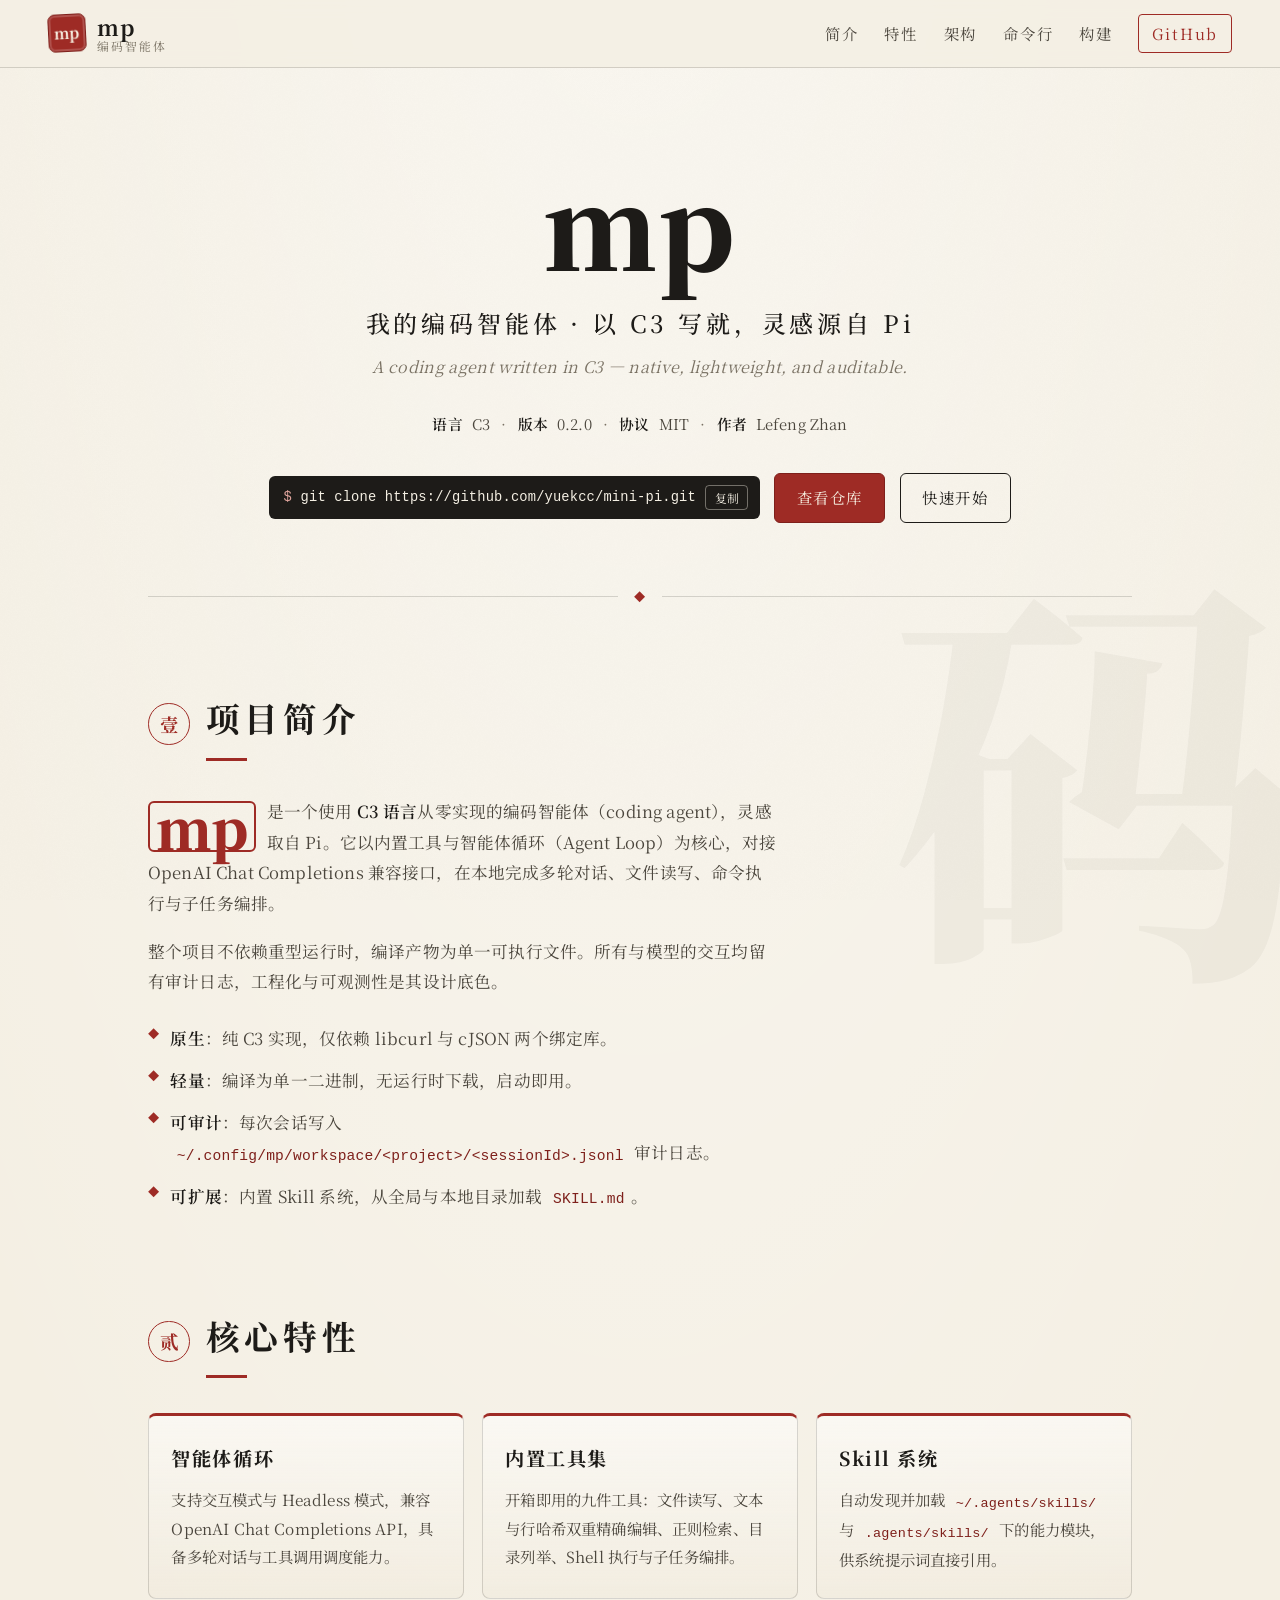
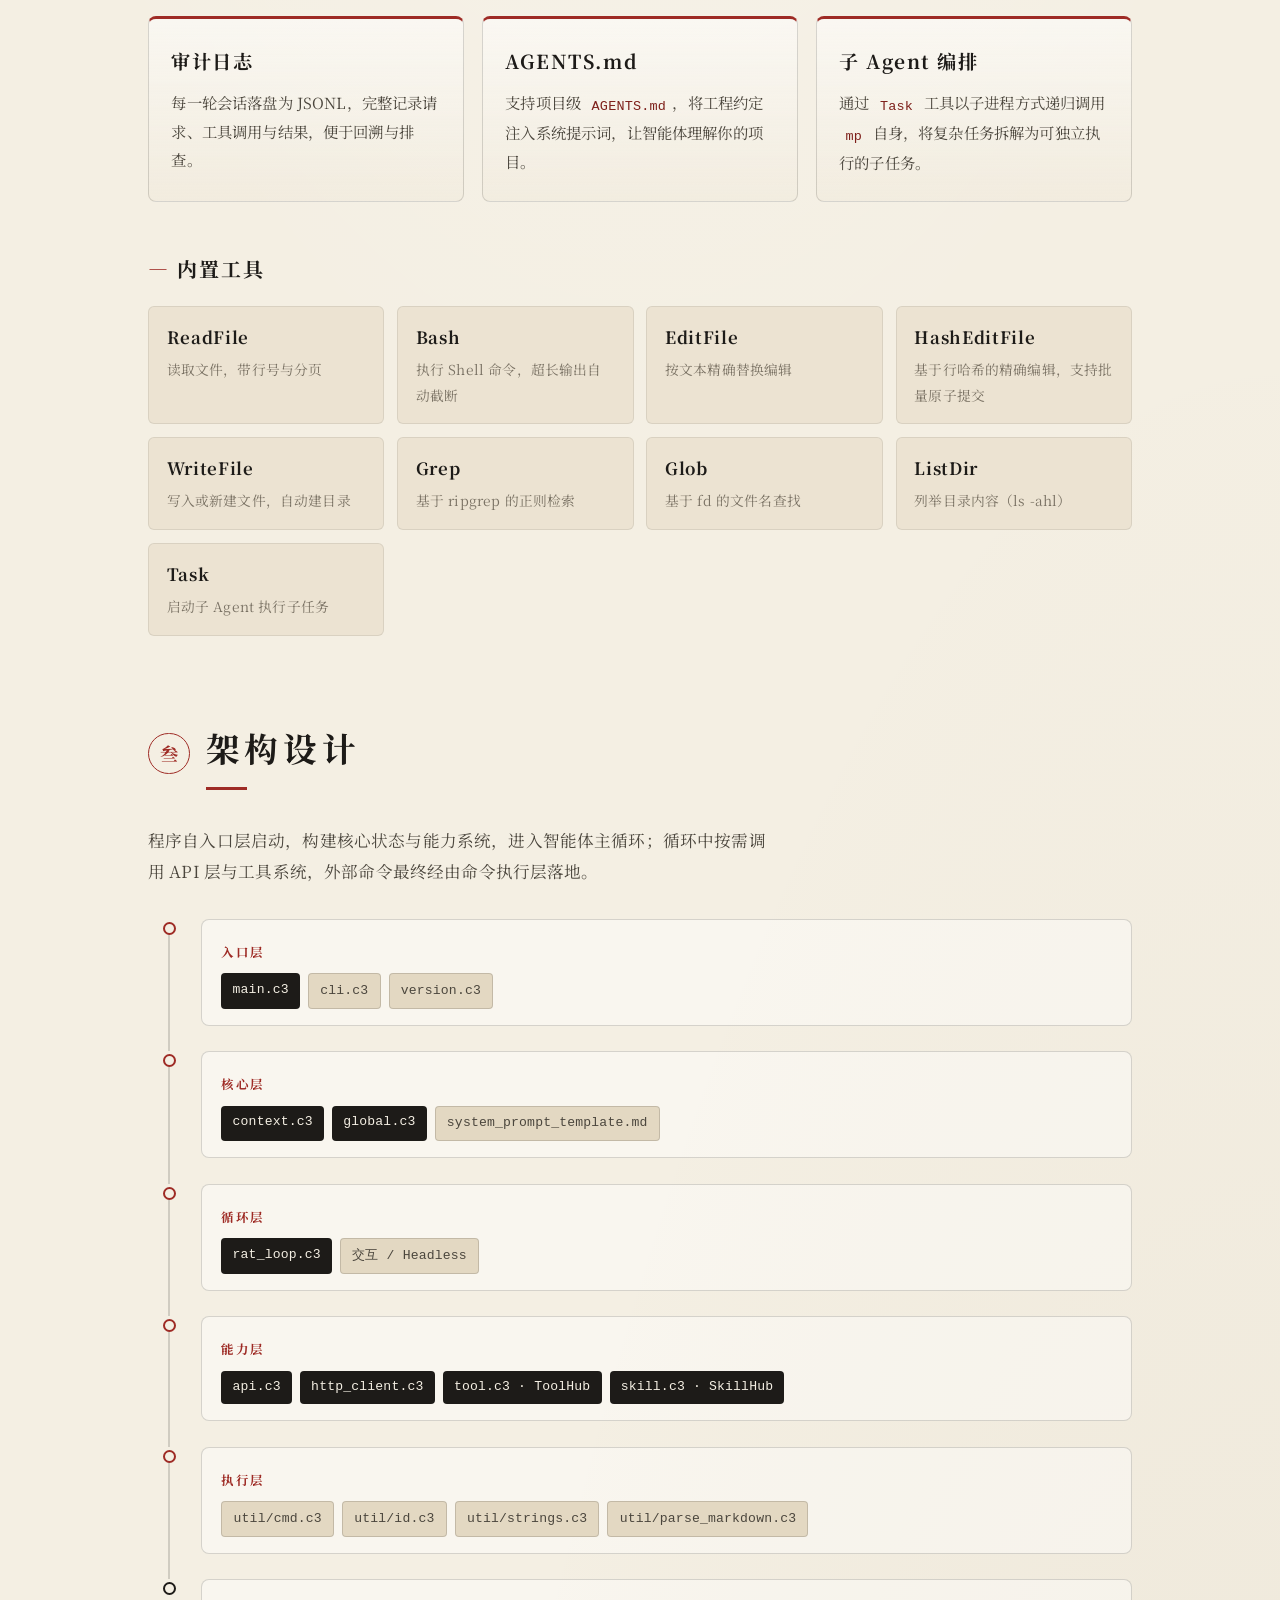
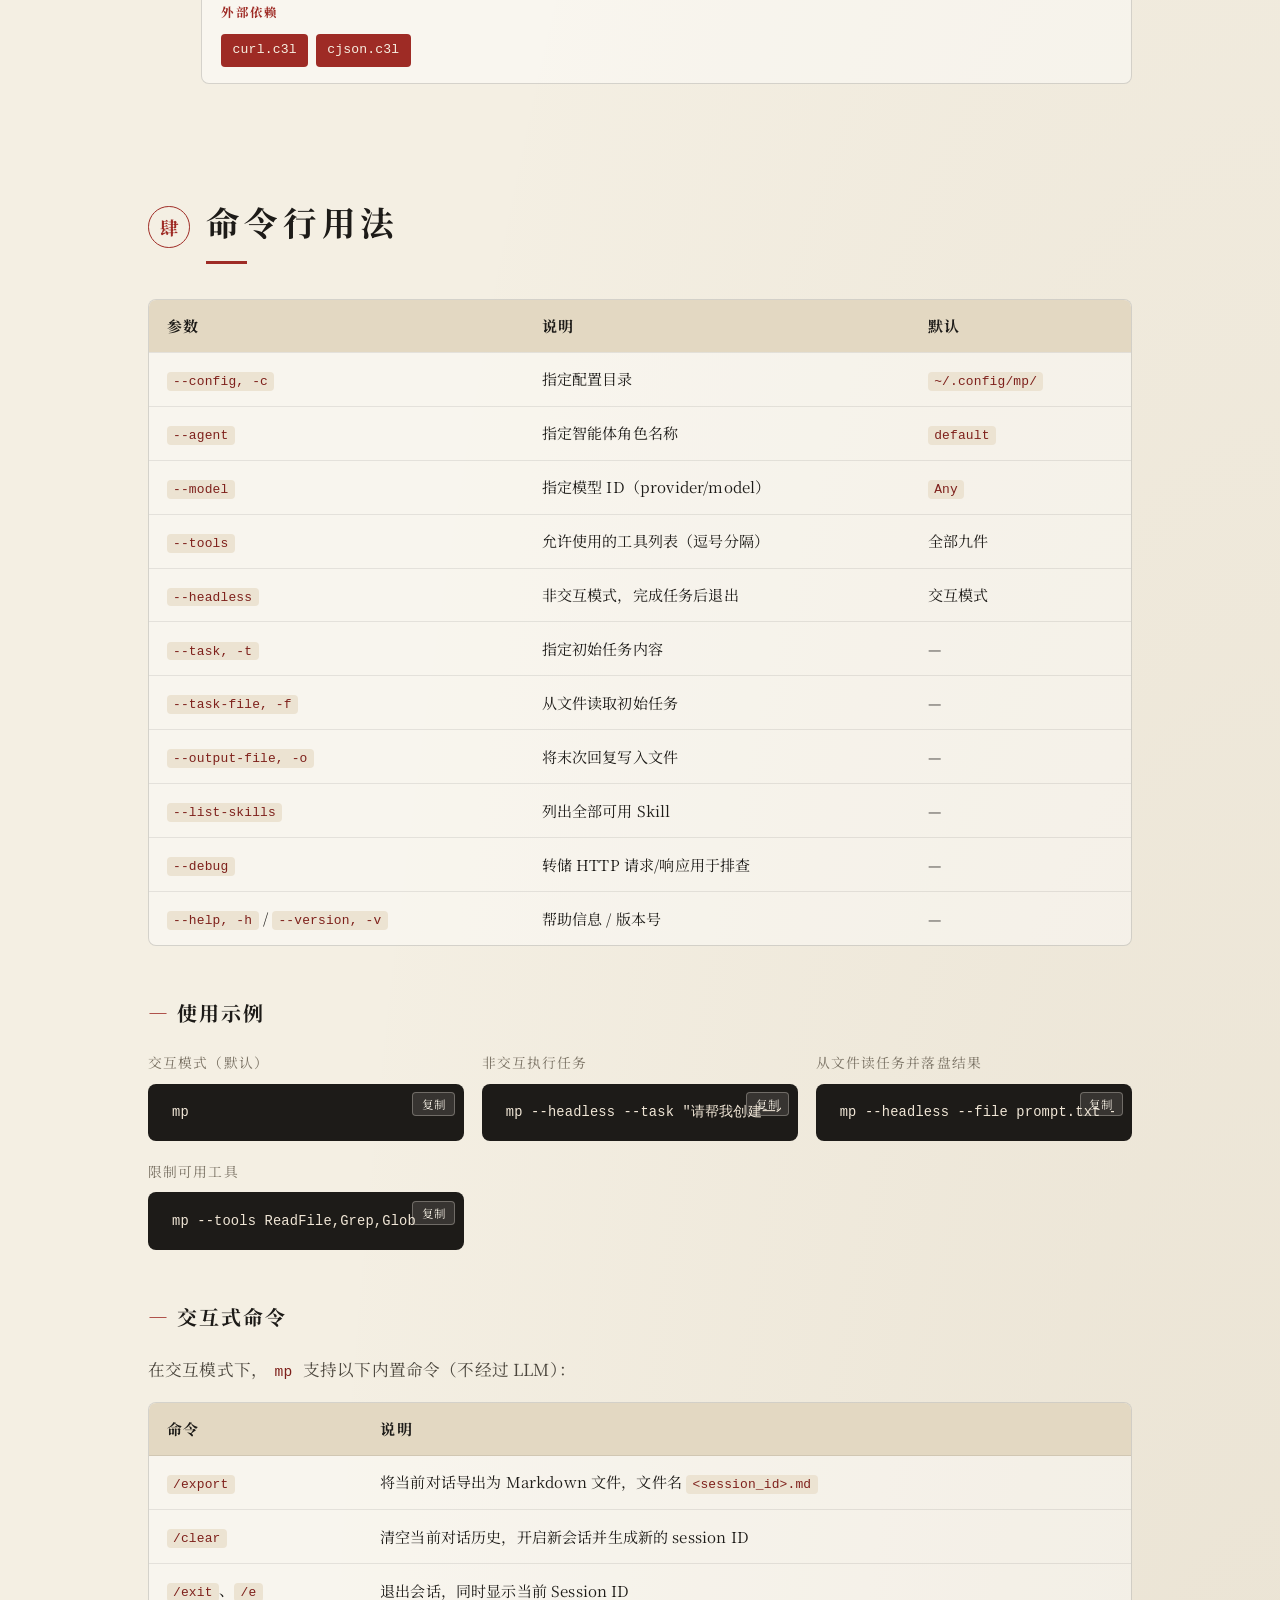
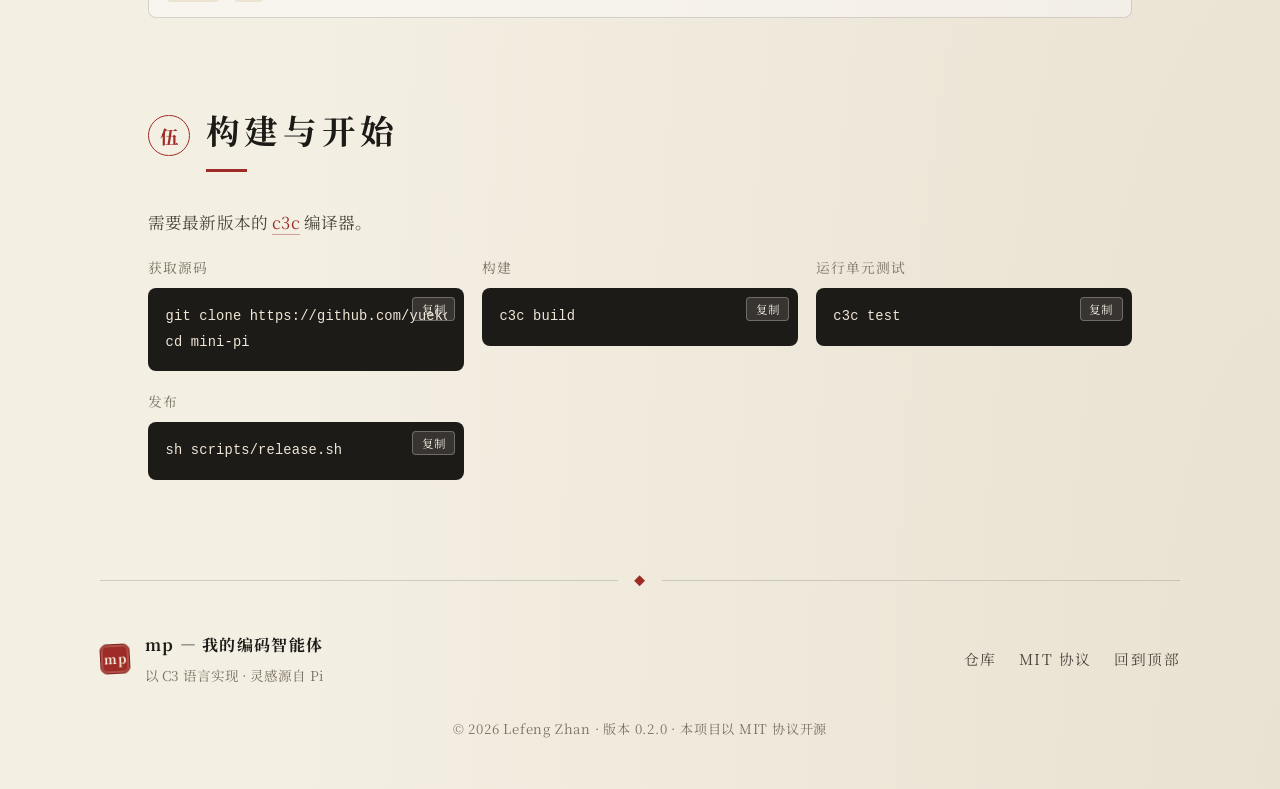
==== index.html @ 656fc829 "增加 index.html" ====
<!DOCTYPE html>
<html lang="zh-CN">
<head>
  <meta charset="UTF-8" />
  <meta name="viewport" content="width=device-width, initial-scale=1.0" />
  <title>mp · 我的编码智能体</title>
  <meta name="description" content="mp 是一个使用 C3 语言实现的编码智能体（coding agent），灵感源自 Pi。原生、轻量、可审计。" />
  <link rel="preconnect" href="https://fonts.googleapis.com" />
  <link rel="preconnect" href="https://fonts.gstatic.com" crossorigin />
  <link href="https://fonts.googleapis.com/css2?family=Noto+Serif+SC:wght@300;400;500;600;700;900&family=Noto+Serif:ital,wght@0,400;0,600;1,400&display=swap" rel="stylesheet" />
  <link rel="stylesheet" href="./styles.css" />
</head>
<body>
  <!-- 纸纹与印章水印 -->
  <div class="paper-grain" aria-hidden="true"></div>
  <div class="watermark" aria-hidden="true">码</div>

  <!-- 顶栏 -->
  <header class="masthead" id="top">
    <a class="brand" href="#top" aria-label="mp 首页">
      <span class="seal" aria-hidden="true"><span class="seal__inner">mp</span></span>
      <span class="brand__text">
        <span class="brand__name">mp</span>
        <span class="brand__sub">编码智能体</span>
      </span>
    </a>
    <nav class="nav" aria-label="主导航">
      <a href="#intro" class="nav__link">简介</a>
      <a href="#features" class="nav__link">特性</a>
      <a href="#architecture" class="nav__link">架构</a>
      <a href="#cli" class="nav__link">命令行</a>
      <a href="#build" class="nav__link">构建</a>
      <a class="nav__link nav__link--ext" href="https://github.com/yuekcc/mini-pi" target="_blank" rel="noopener">GitHub</a>
    </nav>
    <button class="nav-toggle" id="navToggle" aria-label="展开导航" aria-expanded="false">
      <span></span><span></span><span></span>
    </button>
  </header>

  <main>
    <!-- 首屏 -->
    <section class="hero" id="hero">
      <div class="hero__inner">
        <h1 class="hero__title reveal" style="--d:1">
          <span class="hero__word">mp</span>
        </h1>
        <p class="hero__zh reveal" style="--d:2">我的编码智能体 · 以 C3 写就，灵感源自 Pi</p>
        <p class="hero__en reveal" style="--d:3">A coding agent written in C3 — native, lightweight, and auditable.</p>

        <div class="hero__meta reveal" style="--d:4">
          <span><b>语言</b> C3</span>
          <span class="dot">·</span>
          <span><b>版本</b> 0.2.0</span>
          <span class="dot">·</span>
          <span><b>协议</b> MIT</span>
          <span class="dot">·</span>
          <span><b>作者</b> Lefeng Zhan</span>
        </div>

        <div class="hero__actions reveal" style="--d:5">
          <div class="cmdline" data-copy="git clone https://github.com/yuekcc/mini-pi.git">
            <span class="cmdline__prompt">$</span>
            <code>git clone https://github.com/yuekcc/mini-pi.git</code>
            <button class="cmdline__copy" aria-label="复制命令">复制</button>
          </div>
          <a class="btn btn--primary" href="https://github.com/yuekcc/mini-pi" target="_blank" rel="noopener">查看仓库</a>
          <a class="btn btn--ghost" href="#build">快速开始</a>
        </div>
      </div>
      <div class="hero__rule" aria-hidden="true">
        <span></span><span class="diamond">◆</span><span></span>
      </div>
    </section>

    <!-- 简介 -->
    <section class="section" id="intro">
      <div class="section__head reveal">
        <span class="section__no">壹</span>
        <h2 class="section__title">项目简介</h2>
      </div>
      <div class="prose reveal">
        <p class="dropcap"><span class="dropcap__ch">mp</span> 是一个使用 <b>C3 语言</b>从零实现的编码智能体（coding agent），灵感取自 Pi。它以内置工具与智能体循环（Agent Loop）为核心，对接 OpenAI Chat Completions 兼容接口，在本地完成多轮对话、文件读写、命令执行与子任务编排。</p>
        <p>整个项目不依赖重型运行时，编译产物为单一可执行文件。所有与模型的交互均留有审计日志，工程化与可观测性是其设计底色。</p>
        <ul class="keylist">
          <li><b>原生</b>：纯 C3 实现，仅依赖 libcurl 与 cJSON 两个绑定库。</li>
          <li><b>轻量</b>：编译为单一二进制，无运行时下载，启动即用。</li>
          <li><b>可审计</b>：每次会话写入 <code>~/.config/mp/workspace/&lt;project&gt;/&lt;sessionId&gt;.jsonl</code> 审计日志。</li>
          <li><b>可扩展</b>：内置 Skill 系统，从全局与本地目录加载 <code>SKILL.md</code>。</li>
        </ul>
      </div>
    </section>

    <!-- 特性 -->
    <section class="section" id="features">
      <div class="section__head reveal">
        <span class="section__no">贰</span>
        <h2 class="section__title">核心特性</h2>
      </div>

      <div class="cards">
        <article class="card reveal">
          <h3 class="card__title">智能体循环</h3>
          <p class="card__body">支持交互模式与 Headless 模式，兼容 OpenAI Chat Completions API，具备多轮对话与工具调用调度能力。</p>
        </article>
        <article class="card reveal" style="--d:1">
          <h3 class="card__title">内置工具集</h3>
          <p class="card__body">开箱即用的九件工具：文件读写、文本与行哈希双重精确编辑、正则检索、目录列举、Shell 执行与子任务编排。</p>
        </article>
        <article class="card reveal" style="--d:2">
          <h3 class="card__title">Skill 系统</h3>
          <p class="card__body">自动发现并加载 <code>~/.agents/skills/</code> 与 <code>.agents/skills/</code> 下的能力模块，供系统提示词直接引用。</p>
        </article>
        <article class="card reveal">
          <h3 class="card__title">审计日志</h3>
          <p class="card__body">每一轮会话落盘为 JSONL，完整记录请求、工具调用与结果，便于回溯与排查。</p>
        </article>
        <article class="card reveal" style="--d:1">
          <h3 class="card__title">AGENTS.md</h3>
          <p class="card__body">支持项目级 <code>AGENTS.md</code>，将工程约定注入系统提示词，让智能体理解你的项目。</p>
        </article>
        <article class="card reveal" style="--d:2">
          <h3 class="card__title">子 Agent 编排</h3>
          <p class="card__body">通过 <code>Task</code> 工具以子进程方式递归调用 <code>mp</code> 自身，将复杂任务拆解为可独立执行的子任务。</p>
        </article>
      </div>

      <h3 class="subhead reveal">内置工具</h3>
      <div class="tools">
        <div class="tool reveal"><span class="tool__name">ReadFile</span><span class="tool__desc">读取文件，带行号与分页</span></div>
        <div class="tool reveal" style="--d:1"><span class="tool__name">Bash</span><span class="tool__desc">执行 Shell 命令，超长输出自动截断</span></div>
        <div class="tool reveal" style="--d:2"><span class="tool__name">EditFile</span><span class="tool__desc">按文本精确替换编辑</span></div>
        <div class="tool reveal" style="--d:3"><span class="tool__name">HashEditFile</span><span class="tool__desc">基于行哈希的精确编辑，支持批量原子提交</span></div>
        <div class="tool reveal"><span class="tool__name">WriteFile</span><span class="tool__desc">写入或新建文件，自动建目录</span></div>
        <div class="tool reveal" style="--d:1"><span class="tool__name">Grep</span><span class="tool__desc">基于 ripgrep 的正则检索</span></div>
        <div class="tool reveal" style="--d:2"><span class="tool__name">Glob</span><span class="tool__desc">基于 fd 的文件名查找</span></div>
        <div class="tool reveal" style="--d:3"><span class="tool__name">ListDir</span><span class="tool__desc">列举目录内容（ls -ahl）</span></div>
        <div class="tool reveal"><span class="tool__name">Task</span><span class="tool__desc">启动子 Agent 执行子任务</span></div>
      </div>
    </section>

    <!-- 架构 -->
    <section class="section" id="architecture">
      <div class="section__head reveal">
        <span class="section__no">叁</span>
        <h2 class="section__title">架构设计</h2>
      </div>
      <p class="prose reveal">程序自入口层启动，构建核心状态与能力系统，进入智能体主循环；循环中按需调用 API 层与工具系统，外部命令最终经由命令执行层落地。</p>

      <div class="spine">
        <div class="layer reveal">
          <div class="layer__rail"><span class="layer__dot"></span></div>
          <div class="layer__body">
            <span class="layer__tag">入口层</span>
            <div class="chips"><span class="chip">main.c3</span><span class="chip chip--soft">cli.c3</span><span class="chip chip--soft">version.c3</span></div>
          </div>
        </div>
        <div class="layer reveal">
          <div class="layer__rail"><span class="layer__dot"></span></div>
          <div class="layer__body">
            <span class="layer__tag">核心层</span>
            <div class="chips"><span class="chip">context.c3</span><span class="chip">global.c3</span><span class="chip chip--soft">system_prompt_template.md</span></div>
          </div>
        </div>
        <div class="layer reveal">
          <div class="layer__rail"><span class="layer__dot"></span></div>
          <div class="layer__body">
            <span class="layer__tag">循环层</span>
            <div class="chips"><span class="chip">rat_loop.c3</span><span class="chip chip--soft">交互 / Headless</span></div>
          </div>
        </div>
        <div class="layer reveal">
          <div class="layer__rail"><span class="layer__dot"></span></div>
          <div class="layer__body">
            <span class="layer__tag">能力层</span>
            <div class="chips">
              <span class="chip">api.c3</span><span class="chip">http_client.c3</span>
              <span class="chip">tool.c3 · ToolHub</span><span class="chip">skill.c3 · SkillHub</span>
            </div>
          </div>
        </div>
        <div class="layer reveal">
          <div class="layer__rail"><span class="layer__dot"></span></div>
          <div class="layer__body">
            <span class="layer__tag">执行层</span>
            <div class="chips">
              <span class="chip chip--soft">util/cmd.c3</span><span class="chip chip--soft">util/id.c3</span>
              <span class="chip chip--soft">util/strings.c3</span><span class="chip chip--soft">util/parse_markdown.c3</span>
            </div>
          </div>
        </div>
        <div class="layer layer--base reveal">
          <div class="layer__rail"><span class="layer__dot"></span></div>
          <div class="layer__body">
            <span class="layer__tag">外部依赖</span>
            <div class="chips"><span class="chip chip--base">curl.c3l</span><span class="chip chip--base">cjson.c3l</span></div>
          </div>
        </div>
      </div>
    </section>

    <!-- 命令行 -->
    <section class="section" id="cli">
      <div class="section__head reveal">
        <span class="section__no">肆</span>
        <h2 class="section__title">命令行用法</h2>
      </div>

      <div class="table-wrap reveal">
        <table class="doctable">
          <thead>
            <tr><th>参数</th><th>说明</th><th>默认</th></tr>
          </thead>
          <tbody>
            <tr><td><code>--config, -c</code></td><td>指定配置目录</td><td><code>~/.config/mp/</code></td></tr>
            <tr><td><code>--agent</code></td><td>指定智能体角色名称</td><td><code>default</code></td></tr>
            <tr><td><code>--model</code></td><td>指定模型 ID（provider/model）</td><td><code>Any</code></td></tr>
            <tr><td><code>--tools</code></td><td>允许使用的工具列表（逗号分隔）</td><td>全部九件</td></tr>
            <tr><td><code>--headless</code></td><td>非交互模式，完成任务后退出</td><td>交互模式</td></tr>
            <tr><td><code>--task, -t</code></td><td>指定初始任务内容</td><td>—</td></tr>
            <tr><td><code>--task-file, -f</code></td><td>从文件读取初始任务</td><td>—</td></tr>
            <tr><td><code>--output-file, -o</code></td><td>将末次回复写入文件</td><td>—</td></tr>
            <tr><td><code>--list-skills</code></td><td>列出全部可用 Skill</td><td>—</td></tr>
            <tr><td><code>--debug</code></td><td>转储 HTTP 请求/响应用于排查</td><td>—</td></tr>
            <tr><td><code>--help, -h</code> / <code>--version, -v</code></td><td>帮助信息 / 版本号</td><td>—</td></tr>
          </tbody>
        </table>
      </div>

      <h3 class="subhead reveal">使用示例</h3>
      <div class="examples">
        <figure class="example">
          <figcaption>交互模式（默认）</figcaption>
          <div class="codeblock" data-copy="mp">
            <button class="codeblock__copy" aria-label="复制代码">复制</button>
            <pre><code>mp</code></pre>
          </div>
        </figure>
        <figure class="example">
          <figcaption>非交互执行任务</figcaption>
          <div class="codeblock" data-copy="mp --headless --task &quot;请帮我创建一个 hello world 程序&quot;">
            <button class="codeblock__copy" aria-label="复制代码">复制</button>
            <pre><code>mp --headless --task "请帮我创建一个 hello world 程序"</code></pre>
          </div>
        </figure>
        <figure class="example">
          <figcaption>从文件读任务并落盘结果</figcaption>
          <div class="codeblock" data-copy="mp --headless --task-file prompt.txt --output-file result.txt">
            <button class="codeblock__copy" aria-label="复制代码">复制</button>
            <pre><code>mp --headless --file prompt.txt --output-file result.txt</code></pre>
          </div>
        </figure>
        <figure class="example">
          <figcaption>限制可用工具</figcaption>
          <div class="codeblock" data-copy="mp --tools ReadFile,Grep,Glob">
            <button class="codeblock__copy" aria-label="复制代码">复制</button>
            <pre><code>mp --tools ReadFile,Grep,Glob</code></pre>
          </div>
        </figure>
      </div>

      <h3 class="subhead reveal">交互式命令</h3>
      <p class="prose reveal">在交互模式下，<code>mp</code> 支持以下内置命令（不经过 LLM）：</p>
      <div class="table-wrap reveal">
        <table class="doctable">
          <thead>
            <tr><th>命令</th><th>说明</th></tr>
          </thead>
          <tbody>
            <tr><td><code>/export</code></td><td>将当前对话导出为 Markdown 文件，文件名 <code>&lt;session_id&gt;.md</code></td></tr>
            <tr><td><code>/clear</code></td><td>清空当前对话历史，开启新会话并生成新的 session ID</td></tr>
            <tr><td><code>/exit</code>、<code>/e</code></td><td>退出会话，同时显示当前 Session ID</td></tr>
          </tbody>
        </table>
      </div>
    </section>

    <!-- 构建 -->
    <section class="section" id="build">
      <div class="section__head reveal">
        <span class="section__no">伍</span>
        <h2 class="section__title">构建与开始</h2>
      </div>
      <p class="prose reveal">需要最新版本的 <a href="https://github.com/c3lang/c3c/releases/tag/latest-prerelease-tag" target="_blank" rel="noopener">c3c</a> 编译器。</p>
      <div class="examples">
        <figure class="example">
          <figcaption>获取源码</figcaption>
          <div class="codeblock" data-copy="git clone https://github.com/yuekcc/mini-pi.git&#10;cd mini-pi">
            <button class="codeblock__copy" aria-label="复制代码">复制</button>
            <pre><code>git clone https://github.com/yuekcc/mini-pi.git
cd mini-pi</code></pre>
          </div>
        </figure>
        <figure class="example">
          <figcaption>构建</figcaption>
          <div class="codeblock" data-copy="c3c build">
            <button class="codeblock__copy" aria-label="复制代码">复制</button>
            <pre><code>c3c build</code></pre>
          </div>
        </figure>
        <figure class="example">
          <figcaption>运行单元测试</figcaption>
          <div class="codeblock" data-copy="c3c test">
            <button class="codeblock__copy" aria-label="复制代码">复制</button>
            <pre><code>c3c test</code></pre>
          </div>
        </figure>
        <figure class="example">
          <figcaption>发布</figcaption>
          <div class="codeblock" data-copy="sh scripts/release.sh">
            <button class="codeblock__copy" aria-label="复制代码">复制</button>
            <pre><code>sh scripts/release.sh</code></pre>
          </div>
        </figure>
      </div>
    </section>
  </main>

  <footer class="footer">
    <div class="footer__rule" aria-hidden="true"><span></span><span class="diamond">◆</span><span></span></div>
    <div class="footer__inner">
      <div class="footer__brand">
        <span class="seal seal--sm" aria-hidden="true"><span class="seal__inner">mp</span></span>
        <div>
          <p class="footer__name">mp — 我的编码智能体</p>
          <p class="footer__note">以 C3 语言实现 · 灵感源自 Pi</p>
        </div>
      </div>
      <nav class="footer__nav" aria-label="页脚导航">
        <a href="https://github.com/yuekcc/mini-pi" target="_blank" rel="noopener">仓库</a>
        <a href="https://github.com/yuekcc/mini-pi/blob/main/LICENSE" target="_blank" rel="noopener">MIT 协议</a>
        <a href="#top">回到顶部</a>
      </nav>
    </div>
    <p class="footer__copy">© <span id="year"></span> Lefeng Zhan · 版本 0.2.0 · 本项目以 MIT 协议开源</p>
  </footer>

  <script src="./script.js"></script>
</body>
</html>
---- styles.css ----
/* ============================================================
   mp · GitHub Pages
   正式 · 宋体 · 水墨纸笺 风格
   ============================================================ */

:root {
  --ink:        #1d1b18;   /* 墨色 */
  --ink-soft:   #4b463d;   /* 淡墨 */
  --ink-faint:  #7a7264;   /* 远墨 */
  --paper:      #f4efe3;   /* 宣纸 */
  --paper-2:    #ece3d2;   /* 纸纹二 */
  --paper-3:    #e3d8c2;   /* 纸纹三 */
  --seal:       #9e2b25;   /* 朱印 */
  --seal-deep:  #7e201b;
  --gold:       #8a6d3b;   /* 描金 */
  --line:       rgba(29,27,24,0.16);
  --line-soft:  rgba(29,27,24,0.09);

  --serif: "Noto Serif SC", "Source Han Serif SC", "Songti SC", "STSong",
           "SimSun", "Noto Serif", "Times New Roman", serif;
  --mono:  "JetBrains Mono", "Cascadia Code", "SFMono-Regular", Menlo,
           Consolas, "Courier New", monospace;

  --maxw: 1080px;
  --ease: cubic-bezier(0.22, 0.61, 0.36, 1);
}

* { box-sizing: border-box; }

html { scroll-behavior: smooth; }

body {
  margin: 0;
  font-family: var(--serif);
  color: var(--ink);
  background: var(--paper);
  background-image:
    radial-gradient(120% 80% at 50% -10%, rgba(255,255,255,0.55), transparent 60%),
    radial-gradient(140% 120% at 100% 100%, rgba(138,109,59,0.10), transparent 55%);
  line-height: 1.85;
  font-weight: 400;
  letter-spacing: 0.01em;
  -webkit-font-smoothing: antialiased;
  text-rendering: optimizeLegibility;
}

/* ===================== 滚动条 ===================== */
/* Firefox — 统一细窄滚动条 */
* {
  scrollbar-width: thin;
  scrollbar-color: color-mix(in srgb, var(--ink) 30%, transparent) transparent;
}
/* Chrome / Edge (WebKit) — 现代圆角悬浮风格 */
*::-webkit-scrollbar { width: 12px; height: 12px; }
*::-webkit-scrollbar-track { background: transparent; }
*::-webkit-scrollbar-thumb {
  background: color-mix(in srgb, var(--ink) 30%, transparent);
  border-radius: 999px;
  border: 3px solid transparent;
  background-clip: padding-box;
  transition: background-color 0.2s var(--ease);
}
*::-webkit-scrollbar-thumb:hover {
  background: color-mix(in srgb, var(--ink) 50%, transparent);
  background-clip: padding-box;
}
*::-webkit-scrollbar-corner { background: transparent; }

/* 深色背景区域（代码块）使用浅色滚动条 */
.codeblock pre {
  scrollbar-color: color-mix(in srgb, var(--paper) 28%, transparent) transparent;
}
.codeblock pre::-webkit-scrollbar { height: 8px; }
.codeblock pre::-webkit-scrollbar-thumb {
  background: color-mix(in srgb, var(--paper) 28%, transparent);
  border-radius: 999px;
  border: 2px solid transparent;
  background-clip: padding-box;
}
.codeblock pre::-webkit-scrollbar-thumb:hover {
  background: color-mix(in srgb, var(--paper) 45%, transparent);
  background-clip: padding-box;
}

/* 纸纹颗粒 */
.paper-grain {
  position: fixed; inset: 0; z-index: 0; pointer-events: none;
  opacity: 0.5; mix-blend-mode: multiply;
  background-image: url("data:image/svg+xml;utf8,<svg xmlns='http://www.w3.org/2000/svg' width='180' height='180'><filter id='n'><feTurbulence type='fractalNoise' baseFrequency='0.85' numOctaves='2' stitchTiles='stitch'/><feColorMatrix type='saturate' values='0'/></filter><rect width='100%25' height='100%25' filter='url(%23n)' opacity='0.045'/></svg>");
}

/* 巨大水印字 */
.watermark {
  position: fixed; right: -2vw; bottom: -8vh; z-index: 0; pointer-events: none;
  font-size: 46vh; font-weight: 900; line-height: 1;
  color: rgba(29,27,24,0.035);
  user-select: none;
}

main, .masthead, .footer { position: relative; z-index: 1; }

a { color: inherit; }

/* ===================== 顶栏 ===================== */
.masthead {
  position: sticky; top: 0; z-index: 50;
  display: flex; align-items: center; justify-content: space-between;
  gap: 1.5rem;
  padding: 0.85rem clamp(1.1rem, 4vw, 3rem);
  background: rgba(244,239,227,0.86);
  backdrop-filter: blur(8px);
  border-bottom: 1px solid var(--line);
}
.brand { display: flex; align-items: center; gap: 0.7rem; text-decoration: none; }
.brand__text { display: flex; flex-direction: column; line-height: 1.1; }
.brand__name { font-size: 1.35rem; font-weight: 700; letter-spacing: 0.04em; }
.brand__sub { font-size: 0.74rem; color: var(--ink-faint); letter-spacing: 0.18em; }

/* 印章 */
.seal {
  display: inline-grid; place-items: center;
  width: 2.35rem; height: 2.35rem; flex: 0 0 auto;
  background: var(--seal);
  border: 1.5px solid var(--seal-deep);
  border-radius: 7px;
  box-shadow: inset 0 0 0 2px rgba(255,255,255,0.18);
  transform: rotate(-3deg);
}
.seal__inner {
  font-family: var(--serif); font-weight: 700; font-size: 0.95rem;
  color: #f7efe1; letter-spacing: 0.02em;
}
.seal--sm { width: 1.9rem; height: 1.9rem; }
.seal--sm .seal__inner { font-size: 0.78rem; }

.nav { display: flex; align-items: center; gap: clamp(0.9rem, 2vw, 1.8rem); }
.nav__link {
  text-decoration: none; font-size: 0.96rem; color: var(--ink-soft);
  letter-spacing: 0.12em; position: relative; padding: 0.2rem 0;
  transition: color 0.25s var(--ease);
}
.nav__link::after {
  content: ""; position: absolute; left: 0; bottom: -2px; height: 1.5px; width: 0;
  background: var(--seal); transition: width 0.3s var(--ease);
}
.nav__link:hover { color: var(--ink); }
.nav__link:hover::after, .nav__link.is-active::after { width: 100%; }
.nav__link--ext {
  color: var(--seal); border: 1px solid var(--seal);
  padding: 0.28rem 0.8rem; border-radius: 4px;
}
.nav__link--ext::after { display: none; }
.nav__link--ext:hover { background: var(--seal); color: #f7efe1; }

.nav-toggle { display: none; flex-direction: column; gap: 5px; background: none; border: 0; cursor: pointer; padding: 6px; }
.nav-toggle span { width: 24px; height: 2px; background: var(--ink); transition: 0.3s var(--ease); }

/* ===================== 首屏 ===================== */
.hero { padding: clamp(3.5rem, 11vh, 8rem) clamp(1.1rem, 5vw, 3rem) 0; text-align: center; }
.hero__inner { max-width: 760px; margin: 0 auto; }
.hero__kicker { display: flex; gap: 0.6rem; justify-content: center; flex-wrap: wrap; margin: 0 0 1.6rem; }
.tag {
  font-size: 0.78rem; letter-spacing: 0.14em; padding: 0.3rem 0.8rem;
  border: 1px solid var(--ink); border-radius: 999px; color: var(--ink);
}
.tag--ghost { border-color: var(--line); color: var(--ink-faint); }

.hero__title { margin: 0; display: flex; align-items: baseline; justify-content: center; gap: 0.5rem; line-height: 1; }
.hero__glyph {
  font-size: clamp(3.5rem, 12vw, 7rem); font-weight: 900; color: var(--seal);
  text-shadow: 0 2px 0 rgba(126,32,27,0.18);
}
.hero__word {
  font-size: clamp(3.5rem, 12vw, 7rem); font-weight: 900; letter-spacing: 0.02em;
  color: var(--ink);
}
.hero__zh { font-size: clamp(1.05rem, 2.6vw, 1.5rem); font-weight: 500; letter-spacing: 0.16em; margin: 1.4rem 0 0.4rem; color: var(--ink); }
.hero__en { font-family: var(--serif); font-style: italic; color: var(--ink-faint); font-size: 1rem; letter-spacing: 0.02em; margin: 0 0 1.8rem; }

.hero__meta { display: flex; flex-wrap: wrap; gap: 0.5rem 0.7rem; justify-content: center; font-size: 0.92rem; color: var(--ink-soft); margin-bottom: 2.2rem; }
.hero__meta b { color: var(--ink); font-weight: 600; margin-right: 0.3rem; }
.hero__meta .dot { color: var(--ink-faint); }

.hero__actions { display: flex; flex-wrap: wrap; gap: 0.9rem; justify-content: center; align-items: center; }
.cmdline {
  display: inline-flex; align-items: center; gap: 0.55rem;
  background: var(--ink); color: var(--paper);
  padding: 0.55rem 0.7rem 0.55rem 0.9rem; border-radius: 6px;
  font-family: var(--mono); font-size: 0.86rem; position: relative;
}
.cmdline__prompt { color: #e0a59d; }
.cmdline code { color: #f4efe3; white-space: nowrap; }
.cmdline__copy {
  border: 1px solid rgba(244,239,227,0.4); background: transparent; color: var(--paper);
  font-family: var(--serif); font-size: 0.74rem; padding: 0.18rem 0.55rem; border-radius: 4px;
  cursor: pointer; transition: 0.2s var(--ease);
}
.cmdline__copy:hover { background: var(--seal); border-color: var(--seal); }

.btn {
  display: inline-block; text-decoration: none; font-size: 0.96rem; letter-spacing: 0.1em;
  padding: 0.62rem 1.35rem; border-radius: 6px; transition: 0.25s var(--ease); cursor: pointer;
}
.btn--primary { background: var(--seal); color: #f7efe1; border: 1px solid var(--seal-deep); }
.btn--primary:hover { background: var(--seal-deep); transform: translateY(-1px); }
.btn--ghost { background: transparent; color: var(--ink); border: 1px solid var(--ink); }
.btn--ghost:hover { background: var(--ink); color: var(--paper); }

.hero__rule { display: flex; align-items: center; gap: 1rem; max-width: var(--maxw); margin: clamp(3rem, 7vh, 5rem) auto 0; padding: 0 clamp(1.1rem,5vw,3rem); }
.hero__rule span:not(.diamond) { flex: 1; height: 1px; background: var(--line); }
.diamond { color: var(--seal); font-size: 0.7rem; }

/* ===================== 区块 ===================== */
.section { max-width: var(--maxw); margin: 0 auto; padding: clamp(3.5rem, 9vh, 6.5rem) clamp(1.1rem, 5vw, 3rem) 0; }
.section__head { display: flex; align-items: center; gap: 1rem; margin-bottom: 2.2rem; }
.section__no {
  display: grid; place-items: center; width: 2.6rem; height: 2.6rem; flex: 0 0 auto;
  border: 1.5px solid var(--seal); color: var(--seal); border-radius: 50%;
  font-size: 1.15rem; font-weight: 700;
}
.section__title { font-size: clamp(1.5rem, 4vw, 2.1rem); font-weight: 700; letter-spacing: 0.14em; margin: 0; position: relative; }
.section__title::after { content: ""; display: block; width: 2.6rem; height: 3px; background: var(--seal); margin-top: 0.5rem; }

.prose { font-size: 1.04rem; color: var(--ink-soft); max-width: 70ch; }
.prose b { color: var(--ink); font-weight: 600; }
.prose code, .keylist code, .card code, .subhead + * code {
  font-family: var(--mono); font-size: 0.88em;
  padding: 0.1rem 0.4rem; border-radius: 4px; color: var(--seal-deep);
}
.prose a { color: var(--seal); text-decoration: none; border-bottom: 1px solid rgba(158,43,37,0.4); }
.prose a:hover { border-bottom-color: var(--seal); }

.dropcap { position: relative; }
.dropcap__ch {
  float: left; font-size: 3.4rem; line-height: 0.8; font-weight: 900; color: var(--seal);
  margin: 0.35rem 0.7rem 0 0; padding: 0.1rem 0.35rem; border: 2px solid var(--seal); border-radius: 6px;
}
.keylist { list-style: none; padding: 0; margin: 1.6rem 0 0; }
.keylist li { position: relative; padding-left: 1.4rem; margin-bottom: 0.7rem; }
.keylist li::before { content: "◆"; position: absolute; left: 0; top: 0; color: var(--seal); font-size: 0.7rem; line-height: 1.9; }

/* ===================== 卡片 ===================== */
.cards { display: grid; grid-template-columns: repeat(auto-fit, minmax(260px, 1fr)); gap: 1.1rem; margin-top: 0.5rem; }
.card {
  background: linear-gradient(180deg, rgba(255,255,255,0.5), rgba(236,227,210,0.25));
  border: 1px solid var(--line); border-top: 3px solid var(--seal);
  border-radius: 8px; padding: 1.5rem 1.4rem;
  transition: transform 0.3s var(--ease), box-shadow 0.3s var(--ease), border-color 0.3s var(--ease);
}
.card:hover { transform: translateY(-4px); box-shadow: 0 14px 30px -18px rgba(29,27,24,0.5); border-top-color: var(--seal-deep); }
.card__title { font-size: 1.2rem; font-weight: 700; letter-spacing: 0.08em; margin: 0 0 0.6rem; }
.card__body { font-size: 0.96rem; color: var(--ink-soft); margin: 0; }

.subhead { font-size: 1.25rem; font-weight: 700; letter-spacing: 0.1em; margin: 3rem 0 1.2rem; color: var(--ink); }
.subhead::before { content: "— "; color: var(--seal); }

/* 工具网格 */
.tools { display: grid; grid-template-columns: repeat(auto-fit, minmax(220px, 1fr)); gap: 0.8rem; }
.tool {
  display: flex; flex-direction: column; gap: 0.25rem;
  background: var(--paper-2); border: 1px solid var(--line-soft); border-radius: 6px;
  padding: 0.95rem 1.1rem; transition: 0.25s var(--ease);
}
.tool:hover { background: var(--paper-3); border-color: var(--seal); transform: translateX(3px); }
.tool__name { font-weight: 700; font-size: 1.05rem; letter-spacing: 0.04em; color: var(--ink); }
.tool__desc { font-size: 0.86rem; color: var(--ink-faint); }

/* ===================== 架构脊线 ===================== */
.spine { margin-top: 2rem; position: relative; padding-left: 0.5rem; }
.layer { display: grid; grid-template-columns: 26px 1fr; gap: 1.2rem; padding-bottom: 1.6rem; position: relative; }
.layer__rail { position: relative; display: flex; justify-content: center; }
.layer__rail::before { content: ""; position: absolute; top: 6px; bottom: -1.6rem; width: 2px; background: var(--line); }
.layer:last-child .layer__rail::before { display: none; }
.layer__dot { width: 13px; height: 13px; border-radius: 50%; background: var(--paper); border: 2.5px solid var(--seal); margin-top: 3px; z-index: 1; }
.layer__body { background: rgba(255,255,255,0.42); border: 1px solid var(--line); border-radius: 8px; padding: 1rem 1.2rem; }
.layer__tag { display: inline-block; font-size: 0.78rem; letter-spacing: 0.18em; color: var(--seal); font-weight: 700; margin-bottom: 0.6rem; }
.chips { display: flex; flex-wrap: wrap; gap: 0.5rem; }
.chip {
  font-family: var(--mono); font-size: 0.82rem; background: var(--ink); color: var(--paper);
  padding: 0.28rem 0.7rem; border-radius: 4px;
}
.chip--soft { background: var(--paper-3); color: var(--ink-soft); border: 1px solid var(--line); }
.chip--base { background: var(--seal); color: #f7efe1; }
.layer--base .layer__dot { border-color: var(--ink); }

/* ===================== 表格 ===================== */
.table-wrap { overflow-x: auto; border: 1px solid var(--line); border-radius: 8px; background: rgba(255,255,255,0.4); }
.doctable { width: 100%; border-collapse: collapse; font-size: 0.94rem; min-width: 560px; }
.doctable th, .doctable td { text-align: left; padding: 0.75rem 1.1rem; border-bottom: 1px solid var(--line-soft); }
.doctable thead th { background: var(--paper-3); color: var(--ink); letter-spacing: 0.1em; font-weight: 700; }
.doctable tbody tr:last-child td { border-bottom: 0; }
.doctable tbody tr:hover { background: rgba(158,43,37,0.05); }
.doctable code { font-family: var(--mono); font-size: 0.86em; background: var(--paper-2); padding: 0.12rem 0.4rem; border-radius: 4px; color: var(--seal-deep); }

/* ===================== 代码示例 ===================== */
.examples { display: grid; grid-template-columns: repeat(auto-fit, minmax(280px, 1fr)); gap: 1.1rem; }
.example { margin: 0; animation: mpFade 0.7s var(--ease) both; }
.examples .example:nth-child(2) { animation-delay: 0.10s; }
.examples .example:nth-child(3) { animation-delay: 0.18s; }
.examples .example:nth-child(4) { animation-delay: 0.26s; }
@keyframes mpFade {
  from { opacity: 0; transform: translateY(16px); }
  to   { opacity: 1; transform: none; }
}
.example figcaption { font-size: 0.86rem; color: var(--ink-faint); letter-spacing: 0.08em; margin-bottom: 0.5rem; }
.codeblock { position: relative; background: var(--ink); border-radius: 8px; padding: 1rem 1.1rem; overflow: hidden; }
.codeblock pre { margin: 0; overflow-x: auto; }
.codeblock code { font-family: var(--mono); font-size: 0.86rem; color: #f0e6d6; white-space: pre; }
.codeblock__copy {
  position: absolute; top: 0.55rem; right: 0.55rem;
  background: rgba(244,239,227,0.12); border: 1px solid rgba(244,239,227,0.3); color: var(--paper);
  font-family: var(--serif); font-size: 0.72rem; padding: 0.18rem 0.55rem; border-radius: 4px; cursor: pointer;
  transition: 0.2s var(--ease);
}
.codeblock__copy:hover { background: var(--seal); border-color: var(--seal); }

/* ===================== 页脚 ===================== */
.footer { margin-top: clamp(4rem, 10vh, 7rem); padding: 0 clamp(1.1rem, 5vw, 3rem) 3rem; }
.footer__rule { display: flex; align-items: center; gap: 1rem; max-width: var(--maxw); margin: 0 auto 2.5rem; }
.footer__rule span:not(.diamond) { flex: 1; height: 1px; background: var(--line); }
.footer__inner { max-width: var(--maxw); margin: 0 auto; display: flex; flex-wrap: wrap; gap: 1.5rem; justify-content: space-between; align-items: center; }
.footer__brand { display: flex; align-items: center; gap: 0.9rem; }
.footer__name { margin: 0; font-weight: 700; letter-spacing: 0.08em; }
.footer__note { margin: 0.2rem 0 0; font-size: 0.85rem; color: var(--ink-faint); }
.footer__nav { display: flex; gap: 1.4rem; }
.footer__nav a { text-decoration: none; color: var(--ink-soft); letter-spacing: 0.1em; font-size: 0.92rem; border-bottom: 1px solid transparent; transition: 0.2s var(--ease); }
.footer__nav a:hover { color: var(--seal); border-bottom-color: var(--seal); }
.footer__copy { max-width: var(--maxw); margin: 1.8rem auto 0; text-align: center; font-size: 0.82rem; color: var(--ink-faint); letter-spacing: 0.06em; }

/* ===================== 动效 ===================== */
.reveal { opacity: 0; transform: translateY(22px); transition: opacity 0.7s var(--ease), transform 0.7s var(--ease); transition-delay: calc(var(--d, 0) * 0.09s); }
.reveal.is-in { opacity: 1; transform: none; }

@media (prefers-reduced-motion: reduce) {
  .reveal { opacity: 1; transform: none; transition: none; }
  .example { animation: none; }
  html { scroll-behavior: auto; }
}

/* ===================== 响应式 ===================== */
@media (max-width: 720px) {
  .nav { position: fixed; inset: 3.6rem 0 auto 0; flex-direction: column; align-items: stretch;
    background: var(--paper); border-bottom: 1px solid var(--line); padding: 0.6rem 1.2rem 1rem;
    gap: 0.2rem; transform: translateY(-120%); transition: transform 0.35s var(--ease); }
  .nav.is-open { transform: translateY(0); }
  .nav__link { padding: 0.7rem 0.2rem; border-bottom: 1px solid var(--line-soft); }
  .nav__link--ext { text-align: center; margin-top: 0.4rem; }
  .nav-toggle { display: flex; }
  .hero__meta { font-size: 0.84rem; }
}
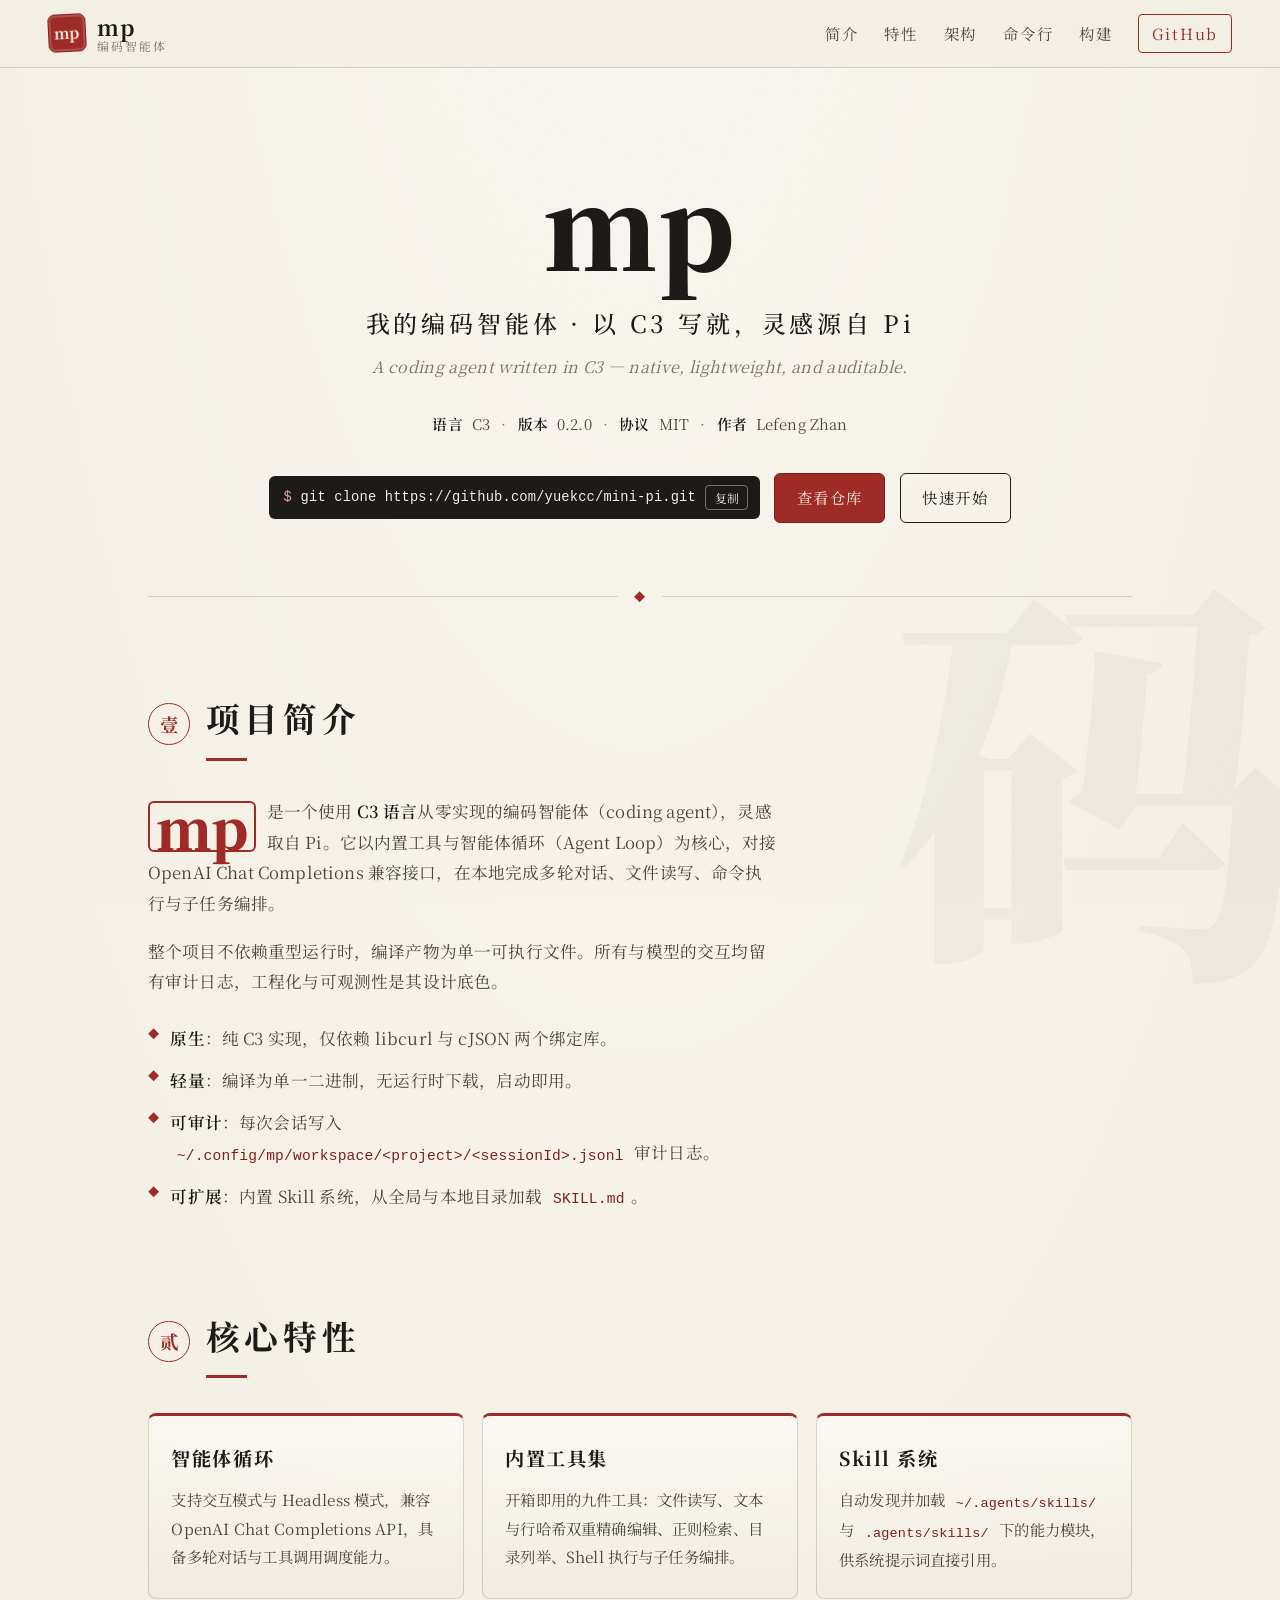
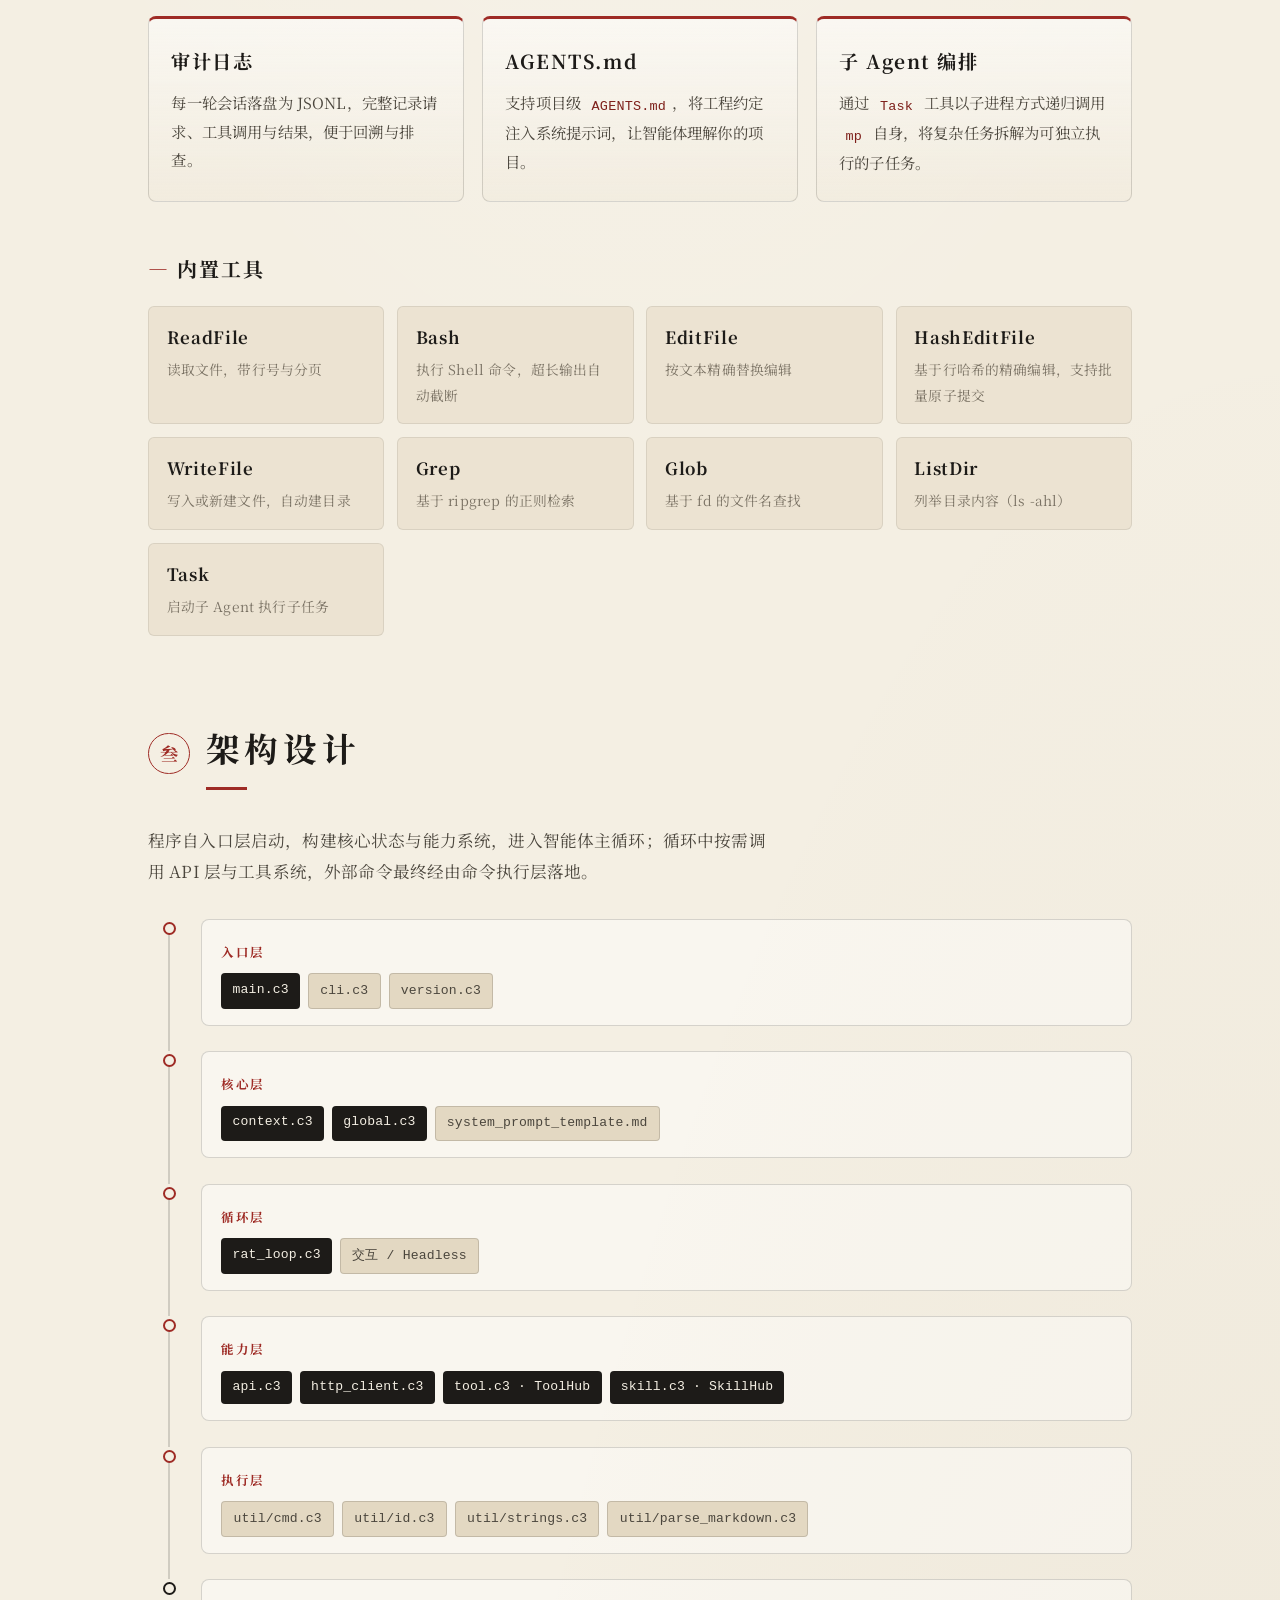
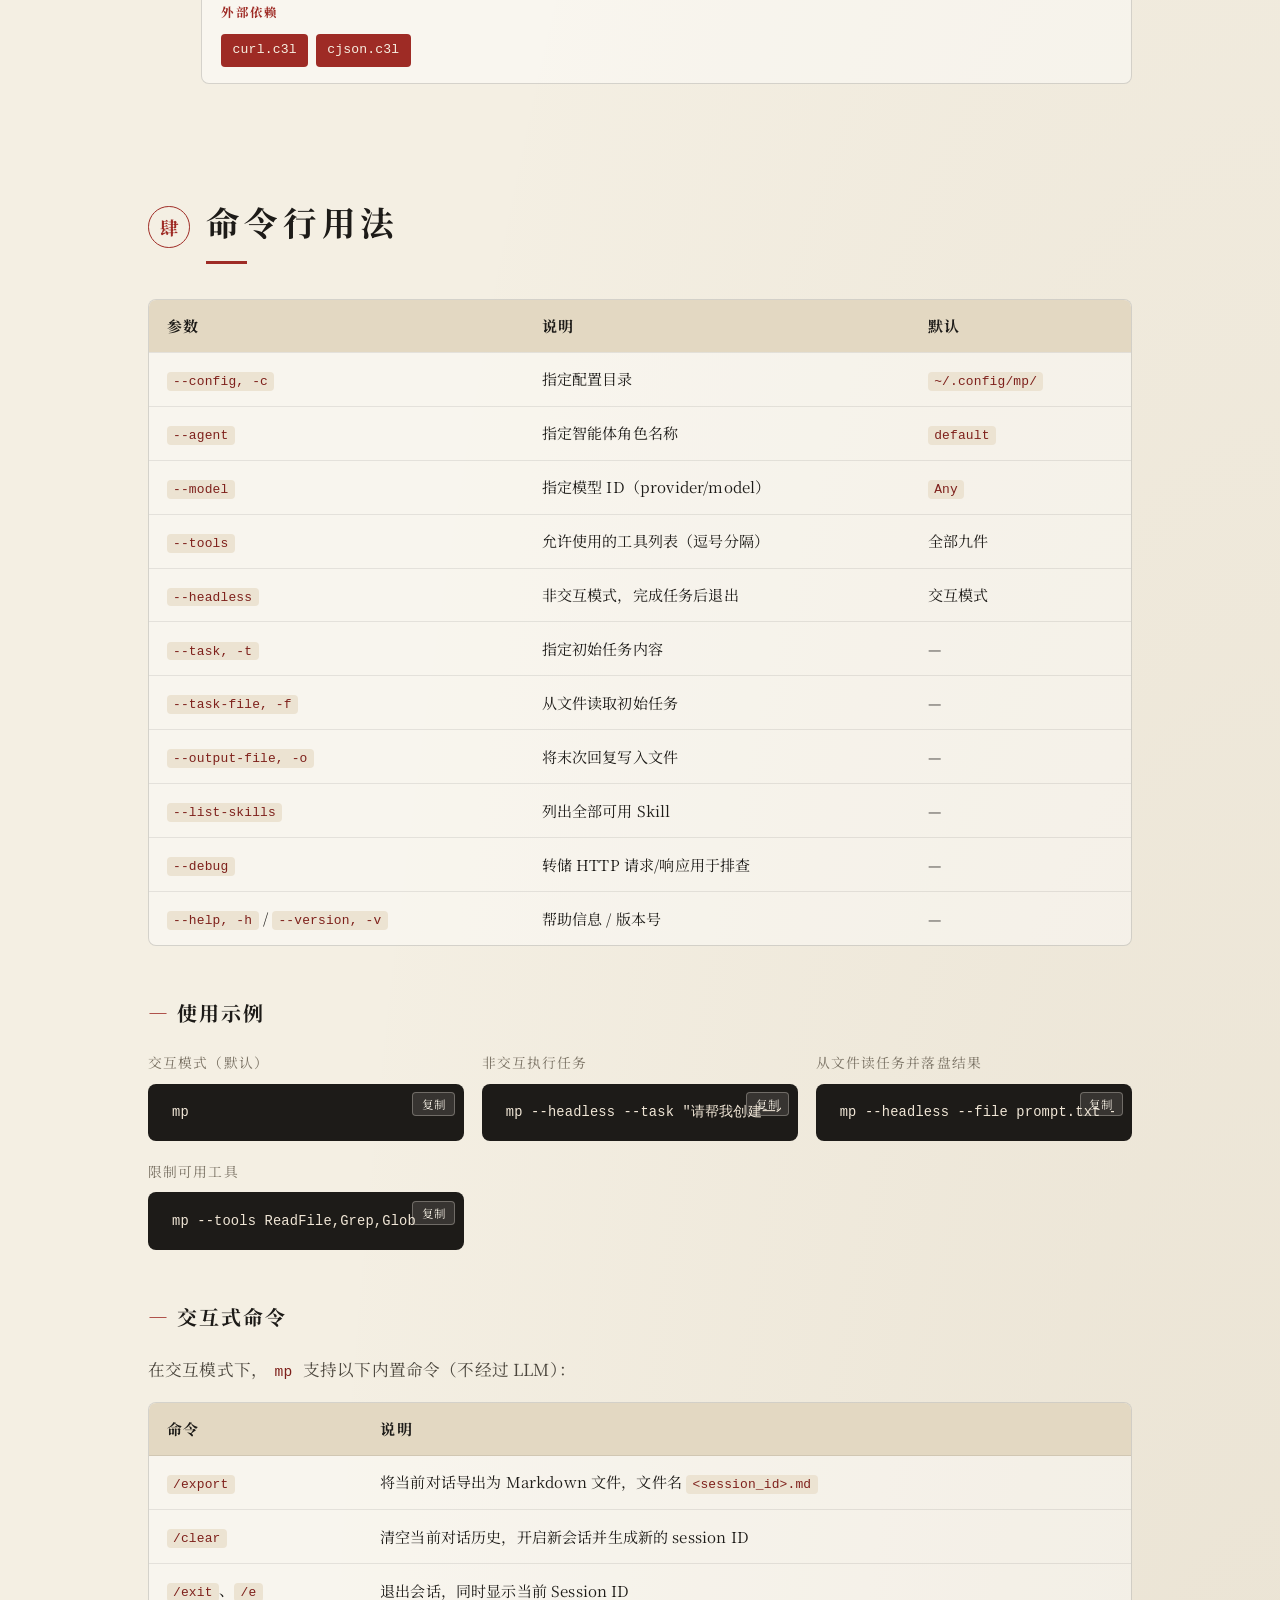
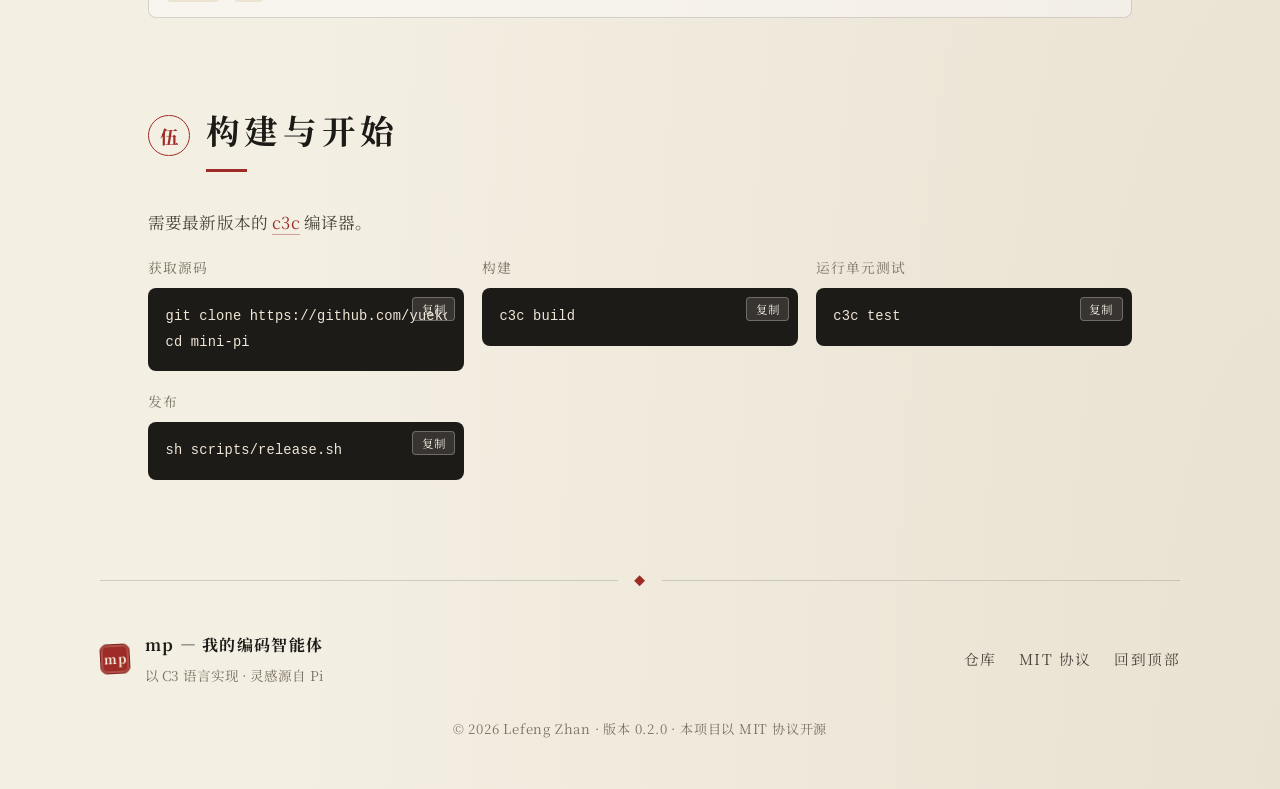
==== commit cc2fcc17: "改名" ====
--- a/index.html
+++ b/index.html
@@ -8,7 +8,7 @@
   <link rel="preconnect" href="https://fonts.googleapis.com" />
   <link rel="preconnect" href="https://fonts.gstatic.com" crossorigin />
   <link href="https://fonts.googleapis.com/css2?family=Noto+Serif+SC:wght@300;400;500;600;700;900&family=Noto+Serif:ital,wght@0,400;0,600;1,400&display=swap" rel="stylesheet" />
-  <link rel="stylesheet" href="./styles.css" />
+  <link rel="stylesheet" href="./index.css" />
 </head>
 <body>
   <!-- 纸纹与印章水印 -->
@@ -334,6 +334,6 @@
     <p class="footer__copy">© <span id="year"></span> Lefeng Zhan · 版本 0.2.0 · 本项目以 MIT 协议开源</p>
   </footer>
 
-  <script src="./script.js"></script>
+  <script src="./index.js"></script>
 </body>
 </html>
--- a/index.css
+++ b/index.css
@@ -0,0 +1,350 @@
+/* ============================================================
+   mp · GitHub Pages
+   正式 · 宋体 · 水墨纸笺 风格
+   ============================================================ */
+
+:root {
+  --ink:        #1d1b18;   /* 墨色 */
+  --ink-soft:   #4b463d;   /* 淡墨 */
+  --ink-faint:  #7a7264;   /* 远墨 */
+  --paper:      #f4efe3;   /* 宣纸 */
+  --paper-2:    #ece3d2;   /* 纸纹二 */
+  --paper-3:    #e3d8c2;   /* 纸纹三 */
+  --seal:       #9e2b25;   /* 朱印 */
+  --seal-deep:  #7e201b;
+  --gold:       #8a6d3b;   /* 描金 */
+  --line:       rgba(29,27,24,0.16);
+  --line-soft:  rgba(29,27,24,0.09);
+
+  --serif: "Noto Serif SC", "Source Han Serif SC", "Songti SC", "STSong",
+           "SimSun", "Noto Serif", "Times New Roman", serif;
+  --mono:  "JetBrains Mono", "Cascadia Code", "SFMono-Regular", Menlo,
+           Consolas, "Courier New", monospace;
+
+  --maxw: 1080px;
+  --ease: cubic-bezier(0.22, 0.61, 0.36, 1);
+}
+
+* { box-sizing: border-box; }
+
+html { scroll-behavior: smooth; }
+
+body {
+  margin: 0;
+  font-family: var(--serif);
+  color: var(--ink);
+  background: var(--paper);
+  background-image:
+    radial-gradient(120% 80% at 50% -10%, rgba(255,255,255,0.55), transparent 60%),
+    radial-gradient(140% 120% at 100% 100%, rgba(138,109,59,0.10), transparent 55%);
+  line-height: 1.85;
+  font-weight: 400;
+  letter-spacing: 0.01em;
+  -webkit-font-smoothing: antialiased;
+  text-rendering: optimizeLegibility;
+}
+
+/* ===================== 滚动条 ===================== */
+/* Firefox — 统一细窄滚动条 */
+* {
+  scrollbar-width: thin;
+  scrollbar-color: color-mix(in srgb, var(--ink) 30%, transparent) transparent;
+}
+/* Chrome / Edge (WebKit) — 现代圆角悬浮风格 */
+*::-webkit-scrollbar { width: 12px; height: 12px; }
+*::-webkit-scrollbar-track { background: transparent; }
+*::-webkit-scrollbar-thumb {
+  background: color-mix(in srgb, var(--ink) 30%, transparent);
+  border-radius: 999px;
+  border: 3px solid transparent;
+  background-clip: padding-box;
+  transition: background-color 0.2s var(--ease);
+}
+*::-webkit-scrollbar-thumb:hover {
+  background: color-mix(in srgb, var(--ink) 50%, transparent);
+  background-clip: padding-box;
+}
+*::-webkit-scrollbar-corner { background: transparent; }
+
+/* 深色背景区域（代码块）使用浅色滚动条 */
+.codeblock pre {
+  scrollbar-color: color-mix(in srgb, var(--paper) 28%, transparent) transparent;
+}
+.codeblock pre::-webkit-scrollbar { height: 8px; }
+.codeblock pre::-webkit-scrollbar-thumb {
+  background: color-mix(in srgb, var(--paper) 28%, transparent);
+  border-radius: 999px;
+  border: 2px solid transparent;
+  background-clip: padding-box;
+}
+.codeblock pre::-webkit-scrollbar-thumb:hover {
+  background: color-mix(in srgb, var(--paper) 45%, transparent);
+  background-clip: padding-box;
+}
+
+/* 纸纹颗粒 */
+.paper-grain {
+  position: fixed; inset: 0; z-index: 0; pointer-events: none;
+  opacity: 0.5; mix-blend-mode: multiply;
+  background-image: url("data:image/svg+xml;utf8,<svg xmlns='http://www.w3.org/2000/svg' width='180' height='180'><filter id='n'><feTurbulence type='fractalNoise' baseFrequency='0.85' numOctaves='2' stitchTiles='stitch'/><feColorMatrix type='saturate' values='0'/></filter><rect width='100%25' height='100%25' filter='url(%23n)' opacity='0.045'/></svg>");
+}
+
+/* 巨大水印字 */
+.watermark {
+  position: fixed; right: -2vw; bottom: -8vh; z-index: 0; pointer-events: none;
+  font-size: 46vh; font-weight: 900; line-height: 1;
+  color: rgba(29,27,24,0.035);
+  user-select: none;
+}
+
+main, .masthead, .footer { position: relative; z-index: 1; }
+
+a { color: inherit; }
+
+/* ===================== 顶栏 ===================== */
+.masthead {
+  position: sticky; top: 0; z-index: 50;
+  display: flex; align-items: center; justify-content: space-between;
+  gap: 1.5rem;
+  padding: 0.85rem clamp(1.1rem, 4vw, 3rem);
+  background: rgba(244,239,227,0.86);
+  backdrop-filter: blur(8px);
+  border-bottom: 1px solid var(--line);
+}
+.brand { display: flex; align-items: center; gap: 0.7rem; text-decoration: none; }
+.brand__text { display: flex; flex-direction: column; line-height: 1.1; }
+.brand__name { font-size: 1.35rem; font-weight: 700; letter-spacing: 0.04em; }
+.brand__sub { font-size: 0.74rem; color: var(--ink-faint); letter-spacing: 0.18em; }
+
+/* 印章 */
+.seal {
+  display: inline-grid; place-items: center;
+  width: 2.35rem; height: 2.35rem; flex: 0 0 auto;
+  background: var(--seal);
+  border: 1.5px solid var(--seal-deep);
+  border-radius: 7px;
+  box-shadow: inset 0 0 0 2px rgba(255,255,255,0.18);
+  transform: rotate(-3deg);
+}
+.seal__inner {
+  font-family: var(--serif); font-weight: 700; font-size: 0.95rem;
+  color: #f7efe1; letter-spacing: 0.02em;
+}
+.seal--sm { width: 1.9rem; height: 1.9rem; }
+.seal--sm .seal__inner { font-size: 0.78rem; }
+
+.nav { display: flex; align-items: center; gap: clamp(0.9rem, 2vw, 1.8rem); }
+.nav__link {
+  text-decoration: none; font-size: 0.96rem; color: var(--ink-soft);
+  letter-spacing: 0.12em; position: relative; padding: 0.2rem 0;
+  transition: color 0.25s var(--ease);
+}
+.nav__link::after {
+  content: ""; position: absolute; left: 0; bottom: -2px; height: 1.5px; width: 0;
+  background: var(--seal); transition: width 0.3s var(--ease);
+}
+.nav__link:hover { color: var(--ink); }
+.nav__link:hover::after, .nav__link.is-active::after { width: 100%; }
+.nav__link--ext {
+  color: var(--seal); border: 1px solid var(--seal);
+  padding: 0.28rem 0.8rem; border-radius: 4px;
+}
+.nav__link--ext::after { display: none; }
+.nav__link--ext:hover { background: var(--seal); color: #f7efe1; }
+
+.nav-toggle { display: none; flex-direction: column; gap: 5px; background: none; border: 0; cursor: pointer; padding: 6px; }
+.nav-toggle span { width: 24px; height: 2px; background: var(--ink); transition: 0.3s var(--ease); }
+
+/* ===================== 首屏 ===================== */
+.hero { padding: clamp(3.5rem, 11vh, 8rem) clamp(1.1rem, 5vw, 3rem) 0; text-align: center; }
+.hero__inner { max-width: 760px; margin: 0 auto; }
+.hero__kicker { display: flex; gap: 0.6rem; justify-content: center; flex-wrap: wrap; margin: 0 0 1.6rem; }
+.tag {
+  font-size: 0.78rem; letter-spacing: 0.14em; padding: 0.3rem 0.8rem;
+  border: 1px solid var(--ink); border-radius: 999px; color: var(--ink);
+}
+.tag--ghost { border-color: var(--line); color: var(--ink-faint); }
+
+.hero__title { margin: 0; display: flex; align-items: baseline; justify-content: center; gap: 0.5rem; line-height: 1; }
+.hero__glyph {
+  font-size: clamp(3.5rem, 12vw, 7rem); font-weight: 900; color: var(--seal);
+  text-shadow: 0 2px 0 rgba(126,32,27,0.18);
+}
+.hero__word {
+  font-size: clamp(3.5rem, 12vw, 7rem); font-weight: 900; letter-spacing: 0.02em;
+  color: var(--ink);
+}
+.hero__zh { font-size: clamp(1.05rem, 2.6vw, 1.5rem); font-weight: 500; letter-spacing: 0.16em; margin: 1.4rem 0 0.4rem; color: var(--ink); }
+.hero__en { font-family: var(--serif); font-style: italic; color: var(--ink-faint); font-size: 1rem; letter-spacing: 0.02em; margin: 0 0 1.8rem; }
+
+.hero__meta { display: flex; flex-wrap: wrap; gap: 0.5rem 0.7rem; justify-content: center; font-size: 0.92rem; color: var(--ink-soft); margin-bottom: 2.2rem; }
+.hero__meta b { color: var(--ink); font-weight: 600; margin-right: 0.3rem; }
+.hero__meta .dot { color: var(--ink-faint); }
+
+.hero__actions { display: flex; flex-wrap: wrap; gap: 0.9rem; justify-content: center; align-items: center; }
+.cmdline {
+  display: inline-flex; align-items: center; gap: 0.55rem;
+  background: var(--ink); color: var(--paper);
+  padding: 0.55rem 0.7rem 0.55rem 0.9rem; border-radius: 6px;
+  font-family: var(--mono); font-size: 0.86rem; position: relative;
+}
+.cmdline__prompt { color: #e0a59d; }
+.cmdline code { color: #f4efe3; white-space: nowrap; }
+.cmdline__copy {
+  border: 1px solid rgba(244,239,227,0.4); background: transparent; color: var(--paper);
+  font-family: var(--serif); font-size: 0.74rem; padding: 0.18rem 0.55rem; border-radius: 4px;
+  cursor: pointer; transition: 0.2s var(--ease);
+}
+.cmdline__copy:hover { background: var(--seal); border-color: var(--seal); }
+
+.btn {
+  display: inline-block; text-decoration: none; font-size: 0.96rem; letter-spacing: 0.1em;
+  padding: 0.62rem 1.35rem; border-radius: 6px; transition: 0.25s var(--ease); cursor: pointer;
+}
+.btn--primary { background: var(--seal); color: #f7efe1; border: 1px solid var(--seal-deep); }
+.btn--primary:hover { background: var(--seal-deep); transform: translateY(-1px); }
+.btn--ghost { background: transparent; color: var(--ink); border: 1px solid var(--ink); }
+.btn--ghost:hover { background: var(--ink); color: var(--paper); }
+
+.hero__rule { display: flex; align-items: center; gap: 1rem; max-width: var(--maxw); margin: clamp(3rem, 7vh, 5rem) auto 0; padding: 0 clamp(1.1rem,5vw,3rem); }
+.hero__rule span:not(.diamond) { flex: 1; height: 1px; background: var(--line); }
+.diamond { color: var(--seal); font-size: 0.7rem; }
+
+/* ===================== 区块 ===================== */
+.section { max-width: var(--maxw); margin: 0 auto; padding: clamp(3.5rem, 9vh, 6.5rem) clamp(1.1rem, 5vw, 3rem) 0; }
+.section__head { display: flex; align-items: center; gap: 1rem; margin-bottom: 2.2rem; }
+.section__no {
+  display: grid; place-items: center; width: 2.6rem; height: 2.6rem; flex: 0 0 auto;
+  border: 1.5px solid var(--seal); color: var(--seal); border-radius: 50%;
+  font-size: 1.15rem; font-weight: 700;
+}
+.section__title { font-size: clamp(1.5rem, 4vw, 2.1rem); font-weight: 700; letter-spacing: 0.14em; margin: 0; position: relative; }
+.section__title::after { content: ""; display: block; width: 2.6rem; height: 3px; background: var(--seal); margin-top: 0.5rem; }
+
+.prose { font-size: 1.04rem; color: var(--ink-soft); max-width: 70ch; }
+.prose b { color: var(--ink); font-weight: 600; }
+.prose code, .keylist code, .card code, .subhead + * code {
+  font-family: var(--mono); font-size: 0.88em;
+  padding: 0.1rem 0.4rem; border-radius: 4px; color: var(--seal-deep);
+}
+.prose a { color: var(--seal); text-decoration: none; border-bottom: 1px solid rgba(158,43,37,0.4); }
+.prose a:hover { border-bottom-color: var(--seal); }
+
+.dropcap { position: relative; }
+.dropcap__ch {
+  float: left; font-size: 3.4rem; line-height: 0.8; font-weight: 900; color: var(--seal);
+  margin: 0.35rem 0.7rem 0 0; padding: 0.1rem 0.35rem; border: 2px solid var(--seal); border-radius: 6px;
+}
+.keylist { list-style: none; padding: 0; margin: 1.6rem 0 0; }
+.keylist li { position: relative; padding-left: 1.4rem; margin-bottom: 0.7rem; }
+.keylist li::before { content: "◆"; position: absolute; left: 0; top: 0; color: var(--seal); font-size: 0.7rem; line-height: 1.9; }
+
+/* ===================== 卡片 ===================== */
+.cards { display: grid; grid-template-columns: repeat(auto-fit, minmax(260px, 1fr)); gap: 1.1rem; margin-top: 0.5rem; }
+.card {
+  background: linear-gradient(180deg, rgba(255,255,255,0.5), rgba(236,227,210,0.25));
+  border: 1px solid var(--line); border-top: 3px solid var(--seal);
+  border-radius: 8px; padding: 1.5rem 1.4rem;
+  transition: transform 0.3s var(--ease), box-shadow 0.3s var(--ease), border-color 0.3s var(--ease);
+}
+.card:hover { transform: translateY(-4px); box-shadow: 0 14px 30px -18px rgba(29,27,24,0.5); border-top-color: var(--seal-deep); }
+.card__title { font-size: 1.2rem; font-weight: 700; letter-spacing: 0.08em; margin: 0 0 0.6rem; }
+.card__body { font-size: 0.96rem; color: var(--ink-soft); margin: 0; }
+
+.subhead { font-size: 1.25rem; font-weight: 700; letter-spacing: 0.1em; margin: 3rem 0 1.2rem; color: var(--ink); }
+.subhead::before { content: "— "; color: var(--seal); }
+
+/* 工具网格 */
+.tools { display: grid; grid-template-columns: repeat(auto-fit, minmax(220px, 1fr)); gap: 0.8rem; }
+.tool {
+  display: flex; flex-direction: column; gap: 0.25rem;
+  background: var(--paper-2); border: 1px solid var(--line-soft); border-radius: 6px;
+  padding: 0.95rem 1.1rem; transition: 0.25s var(--ease);
+}
+.tool:hover { background: var(--paper-3); border-color: var(--seal); transform: translateX(3px); }
+.tool__name { font-weight: 700; font-size: 1.05rem; letter-spacing: 0.04em; color: var(--ink); }
+.tool__desc { font-size: 0.86rem; color: var(--ink-faint); }
+
+/* ===================== 架构脊线 ===================== */
+.spine { margin-top: 2rem; position: relative; padding-left: 0.5rem; }
+.layer { display: grid; grid-template-columns: 26px 1fr; gap: 1.2rem; padding-bottom: 1.6rem; position: relative; }
+.layer__rail { position: relative; display: flex; justify-content: center; }
+.layer__rail::before { content: ""; position: absolute; top: 6px; bottom: -1.6rem; width: 2px; background: var(--line); }
+.layer:last-child .layer__rail::before { display: none; }
+.layer__dot { width: 13px; height: 13px; border-radius: 50%; background: var(--paper); border: 2.5px solid var(--seal); margin-top: 3px; z-index: 1; }
+.layer__body { background: rgba(255,255,255,0.42); border: 1px solid var(--line); border-radius: 8px; padding: 1rem 1.2rem; }
+.layer__tag { display: inline-block; font-size: 0.78rem; letter-spacing: 0.18em; color: var(--seal); font-weight: 700; margin-bottom: 0.6rem; }
+.chips { display: flex; flex-wrap: wrap; gap: 0.5rem; }
+.chip {
+  font-family: var(--mono); font-size: 0.82rem; background: var(--ink); color: var(--paper);
+  padding: 0.28rem 0.7rem; border-radius: 4px;
+}
+.chip--soft { background: var(--paper-3); color: var(--ink-soft); border: 1px solid var(--line); }
+.chip--base { background: var(--seal); color: #f7efe1; }
+.layer--base .layer__dot { border-color: var(--ink); }
+
+/* ===================== 表格 ===================== */
+.table-wrap { overflow-x: auto; border: 1px solid var(--line); border-radius: 8px; background: rgba(255,255,255,0.4); }
+.doctable { width: 100%; border-collapse: collapse; font-size: 0.94rem; min-width: 560px; }
+.doctable th, .doctable td { text-align: left; padding: 0.75rem 1.1rem; border-bottom: 1px solid var(--line-soft); }
+.doctable thead th { background: var(--paper-3); color: var(--ink); letter-spacing: 0.1em; font-weight: 700; }
+.doctable tbody tr:last-child td { border-bottom: 0; }
+.doctable tbody tr:hover { background: rgba(158,43,37,0.05); }
+.doctable code { font-family: var(--mono); font-size: 0.86em; background: var(--paper-2); padding: 0.12rem 0.4rem; border-radius: 4px; color: var(--seal-deep); }
+
+/* ===================== 代码示例 ===================== */
+.examples { display: grid; grid-template-columns: repeat(auto-fit, minmax(280px, 1fr)); gap: 1.1rem; }
+.example { margin: 0; animation: mpFade 0.7s var(--ease) both; }
+.examples .example:nth-child(2) { animation-delay: 0.10s; }
+.examples .example:nth-child(3) { animation-delay: 0.18s; }
+.examples .example:nth-child(4) { animation-delay: 0.26s; }
+@keyframes mpFade {
+  from { opacity: 0; transform: translateY(16px); }
+  to   { opacity: 1; transform: none; }
+}
+.example figcaption { font-size: 0.86rem; color: var(--ink-faint); letter-spacing: 0.08em; margin-bottom: 0.5rem; }
+.codeblock { position: relative; background: var(--ink); border-radius: 8px; padding: 1rem 1.1rem; overflow: hidden; }
+.codeblock pre { margin: 0; overflow-x: auto; }
+.codeblock code { font-family: var(--mono); font-size: 0.86rem; color: #f0e6d6; white-space: pre; }
+.codeblock__copy {
+  position: absolute; top: 0.55rem; right: 0.55rem;
+  background: rgba(244,239,227,0.12); border: 1px solid rgba(244,239,227,0.3); color: var(--paper);
+  font-family: var(--serif); font-size: 0.72rem; padding: 0.18rem 0.55rem; border-radius: 4px; cursor: pointer;
+  transition: 0.2s var(--ease);
+}
+.codeblock__copy:hover { background: var(--seal); border-color: var(--seal); }
+
+/* ===================== 页脚 ===================== */
+.footer { margin-top: clamp(4rem, 10vh, 7rem); padding: 0 clamp(1.1rem, 5vw, 3rem) 3rem; }
+.footer__rule { display: flex; align-items: center; gap: 1rem; max-width: var(--maxw); margin: 0 auto 2.5rem; }
+.footer__rule span:not(.diamond) { flex: 1; height: 1px; background: var(--line); }
+.footer__inner { max-width: var(--maxw); margin: 0 auto; display: flex; flex-wrap: wrap; gap: 1.5rem; justify-content: space-between; align-items: center; }
+.footer__brand { display: flex; align-items: center; gap: 0.9rem; }
+.footer__name { margin: 0; font-weight: 700; letter-spacing: 0.08em; }
+.footer__note { margin: 0.2rem 0 0; font-size: 0.85rem; color: var(--ink-faint); }
+.footer__nav { display: flex; gap: 1.4rem; }
+.footer__nav a { text-decoration: none; color: var(--ink-soft); letter-spacing: 0.1em; font-size: 0.92rem; border-bottom: 1px solid transparent; transition: 0.2s var(--ease); }
+.footer__nav a:hover { color: var(--seal); border-bottom-color: var(--seal); }
+.footer__copy { max-width: var(--maxw); margin: 1.8rem auto 0; text-align: center; font-size: 0.82rem; color: var(--ink-faint); letter-spacing: 0.06em; }
+
+/* ===================== 动效 ===================== */
+.reveal { opacity: 0; transform: translateY(22px); transition: opacity 0.7s var(--ease), transform 0.7s var(--ease); transition-delay: calc(var(--d, 0) * 0.09s); }
+.reveal.is-in { opacity: 1; transform: none; }
+
+@media (prefers-reduced-motion: reduce) {
+  .reveal { opacity: 1; transform: none; transition: none; }
+  .example { animation: none; }
+  html { scroll-behavior: auto; }
+}
+
+/* ===================== 响应式 ===================== */
+@media (max-width: 720px) {
+  .nav { position: fixed; inset: 3.6rem 0 auto 0; flex-direction: column; align-items: stretch;
+    background: var(--paper); border-bottom: 1px solid var(--line); padding: 0.6rem 1.2rem 1rem;
+    gap: 0.2rem; transform: translateY(-120%); transition: transform 0.35s var(--ease); }
+  .nav.is-open { transform: translateY(0); }
+  .nav__link { padding: 0.7rem 0.2rem; border-bottom: 1px solid var(--line-soft); }
+  .nav__link--ext { text-align: center; margin-top: 0.4rem; }
+  .nav-toggle { display: flex; }
+  .hero__meta { font-size: 0.84rem; }
+}
